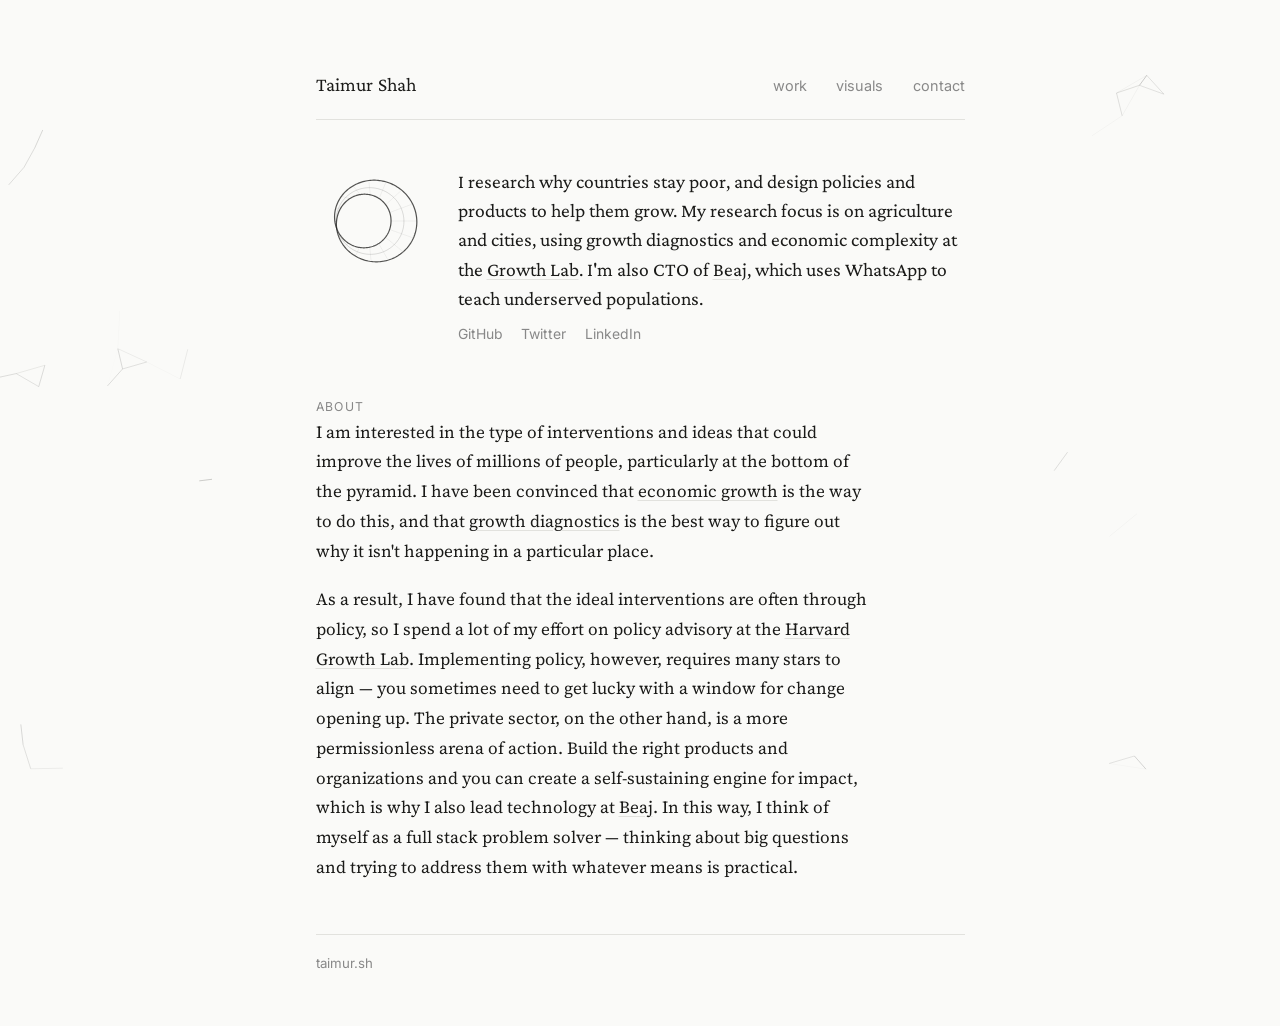
==== index.html @ 4d6e7320 "visuals" ====
<!DOCTYPE html>
<html lang="en">
<head>
  <meta charset="UTF-8">
  <meta name="viewport" content="width=device-width, initial-scale=1.0">
  <meta name="description" content="I research why countries stay poor, and design policies and products to help them grow.">
  <title>Taimur Shah</title>
  <link rel="preconnect" href="https://fonts.googleapis.com">
  <link rel="preconnect" href="https://fonts.gstatic.com" crossorigin>
  <link rel="stylesheet" href="https://fonts.googleapis.com/css2?family=Crimson+Pro:ital,wght@0,400;0,600;1,400&family=Source+Serif+4:ital,wght@0,300;0,400;1,400&family=Inter:wght@400;500&display=swap">
  <style>
    /* ── Variables ──────────────────────────────────────────── */
    :root {
      --bg:     #fafaf8;
      --fg:     #1a1a18;
      --muted:  #888;
      --border: #e2e2de;
      --serif:   'Source Serif 4', Georgia, serif;
      --display: 'Crimson Pro', Georgia, serif;
      --sans:    'Inter', system-ui, -apple-system, sans-serif;
      --mono:    'SF Mono', 'Fira Mono', 'Cascadia Mono', monospace;
    }
    @media (prefers-color-scheme: dark) {
      :root {
        --bg:     #111110;
        --fg:     #e4e4e0;
        --muted:  #666;
        --border: #252523;
      }
    }

    /* ── Reset ──────────────────────────────────────────────── */
    *, *::before, *::after { box-sizing: border-box; margin: 0; padding: 0; }

    /* ── Base ───────────────────────────────────────────────── */
    html { font-size: 17px; background: var(--bg); }
    body {
      color: var(--fg);
      font-family: var(--serif);
      line-height: 1.65;
      padding: 4rem 1.5rem 3rem;
      max-width: 700px;
      margin: 0 auto;
      position: relative;
    }
    a {
      color: inherit;
      text-decoration: underline;
      text-decoration-color: var(--border);
      text-underline-offset: 3px;
      transition: text-decoration-color 0.15s;
    }
    a:hover { text-decoration-color: var(--fg); }

    /* ── Header ─────────────────────────────────────────────── */
    header {
      display: flex;
      justify-content: space-between;
      align-items: baseline;
      padding-bottom: 1.1rem;
      border-bottom: 1px solid var(--border);
      margin-bottom: 2.75rem;
    }
    .site-name {
      font-family: var(--display);
      font-size: 1.15rem;
      font-weight: 400;
      letter-spacing: 0.01em;
    }
    nav {
      font-family: var(--sans);
      font-size: 0.85rem;
    }
    nav a {
      color: var(--muted);
      text-decoration: none;
      margin-left: 1.5rem;
    }
    nav a:hover { color: var(--fg); }

    /* ── Intro ──────────────────────────────────────────────── */
    .intro {
      display: flex;
      gap: 2rem;
      align-items: flex-start;
      margin-bottom: 3rem;
    }
    .intro-visual {
      flex-shrink: 0;
      width: 108px;
      height: 108px;
    }
    .intro-photo {
      width: 108px;
      height: 108px;
      object-fit: cover;
      display: block;
    }
    .mobius-canvas {
      width: 108px;
      height: 108px;
      display: block;
    }
    .tagline {
      font-family: var(--display);
      font-size: 1.15rem;
      line-height: 1.5;
      margin-bottom: 0.6rem;
    }
    .ext-links {
      font-family: var(--sans);
      font-size: 0.82rem;
      display: flex;
      flex-wrap: wrap;
      gap: 0 1.1rem;
    }
    .ext-links a {
      color: var(--muted);
      text-decoration: none;
    }
    .ext-links a:hover { color: var(--fg); }

    /* ── Section label ──────────────────────────────────────── */
    .label {
      font-family: var(--sans);
      font-size: 0.72rem;
      text-transform: uppercase;
      letter-spacing: 0.12em;
      color: var(--muted);
      margin-bottom: 0;
    }

    /* ── Projects ───────────────────────────────────────────── */
    section { margin-bottom: 3rem; }
    .project {
      padding: 1.1rem 0;
      border-top: 1px solid var(--border);
    }
    .project:last-child { border-bottom: 1px solid var(--border); }
    .project-header {
      display: flex;
      justify-content: space-between;
      align-items: baseline;
      gap: 1rem;
    }
    .project-title {
      font-family: var(--sans);
      font-size: 0.92rem;
      font-weight: 600;
    }
    .project-context {
      font-family: var(--sans);
      font-size: 0.76rem;
      color: var(--muted);
      white-space: nowrap;
    }
    .project-desc {
      font-size: 0.88rem;
      line-height: 1.6;
      margin-top: 0.35rem;
    }
    .project-links {
      display: flex;
      flex-wrap: wrap;
      gap: 0.35rem 0.75rem;
      margin-top: 0.5rem;
    }
    .project-links a {
      font-family: var(--sans);
      font-size: 0.75rem;
      color: var(--muted);
      text-decoration: none;
      border-bottom: 1px solid var(--border);
      padding-bottom: 1px;
    }
    .project-links a:hover { color: var(--fg); border-bottom-color: var(--fg); }

    /* ── Bio ────────────────────────────────────────────────── */
    .bio {
      max-width: 62ch;
    }
    .bio p {
      font-size: 1rem;
      line-height: 1.75;
      margin-bottom: 1.1rem;
    }
    .bio p:last-child { margin-bottom: 0; }

    /* ── Footer ─────────────────────────────────────────────── */
    footer {
      font-family: var(--sans);
      font-size: 0.78rem;
      color: var(--muted);
      padding-top: 1.1rem;
      border-top: 1px solid var(--border);
    }

    /* ── Responsive ─────────────────────────────────────────── */
    @media (max-width: 600px) {
      body { padding: 2.75rem 1.25rem 2.5rem; }
    }
    @media (max-width: 480px) {
      body { padding: 2rem 1rem 2rem; font-size: 16px; }
      header { flex-wrap: wrap; gap: 0.5rem; }
      .intro { flex-direction: column; gap: 1.25rem; }
      .intro-visual { width: 80px; height: 80px; align-self: center; }
      .intro-photo, .mobius-canvas { width: 80px; height: 80px; }
      .project-header { flex-direction: column; gap: 0.15rem; }
      .project-links { gap: 0.4rem 0.6rem; }
    }
  </style>
</head>
<body>

  <header>
    <span class="site-name">Taimur Shah</span>
    <nav>
      <a href="/resume.html">work</a>
      <a href="/visuals.html">visuals</a>
      <a href="#" onclick="this.href='mailto:'+['taimur38','gmail.com'].join('@')">contact</a>
    </nav>
  </header>

  <div class="intro">
    <div class="intro-visual">
      <!-- swap for <img class="intro-photo" src="photo.jpg" alt="Taimur Shah"> once photo is ready -->
      <canvas id="mobius" class="mobius-canvas"></canvas>
    </div>
    <div class="intro-body">
        <p class="tagline">I research why countries stay poor, and design policies and products to help them grow. My research focus is on agriculture and cities, using growth diagnostics and economic complexity at the <a href="https://growthlab.hks.harvard.edu/">Growth Lab</a>. I'm also CTO of <a href="https://www.beaj.org/">Beaj</a>, which uses WhatsApp to teach underserved populations.</p>
      <div class="ext-links">
        <a href="https://github.com/taimur38">GitHub</a>
        <a href="https://twitter.com/taimur38">Twitter</a>
        <a href="https://www.linkedin.com/in/taimur38">LinkedIn</a>
      </div>
    </div>
  </div>

  <section>
    <p class="label">About</p>
    <div class="bio">
      <p>I am interested in the type of interventions and ideas that could improve the lives of millions of people, particularly at the bottom of the pyramid. I have been convinced that <a href="https://lantpritchett.org/wp-content/uploads/2022/03/Basics-legatum-paper_SEJ_submission.pdf">economic growth</a> is the way to do this, and that <a href="https://drodrik.scholars.harvard.edu/sites/g/files/omnuum7106/files/dani-rodrik/files/growth-diagnostics.pdf">growth diagnostics</a> is the best way to figure out why it isn't happening in a particular place.</p>
      <p>As a result, I have found that the ideal interventions are often through policy, so I spend a lot of my effort on policy advisory at the <a href="https://growthlab.hks.harvard.edu/">Harvard Growth Lab</a>. Implementing policy, however, requires many stars to align — you sometimes need to get lucky with a window for change opening up. The private sector, on the other hand, is a more permissionless arena of action. Build the right products and organizations and you can create a self-sustaining engine for impact, which is why I also lead technology at <a href="https://www.beaj.org/">Beaj</a>. In this way, I think of myself as a full stack problem solver — thinking about big questions and trying to address them with whatever means is practical.</p>
    </div>
  </section>

  <!--
  <section>
    <p class="label">Current Projects</p>

    <div class="project">
      <div class="project-header">
        <span class="project-title">Growth Diagnostic of Morocco</span>
        <span class="project-context">Growth Lab</span>
      </div>
      <p class="project-desc">National growth diagnostic focused on climate and agriculture shocks, structural transformation, and the inclusion of women in the economy.</p>
    </div>

    <div class="project">
      <div class="project-header">
        <span class="project-title">Water and Growth in Hermosillo, Mexico</span>
        <span class="project-context">Growth Lab</span>
      </div>
      <p class="project-desc">Subnational growth diagnostic identifying water allocation as the binding constraint to city growth. Integrated spatial equilibrium into subnational growth diagnostics.</p>
      <div class="project-links">
        <a href="https://growthlab.hks.harvard.edu/publication/green-growth-opportunities-for-hermosillo-supplying-the-global-energy-transition/" target="_blank">Green Growth Opportunities for Hermosillo ↗</a>
        <a href="https://growthlab.hks.harvard.edu/publication/growth-through-diversification-in-hermosillo/" target="_blank">Growth Through Diversification ↗</a>
        <a href="https://growthlab.hks.harvard.edu/publication/una-estrategia-de-crecimiento-economico-para-hermosillo/" target="_blank">Estrategia de Crecimiento Económico ↗</a>
      </div>
    </div>

    <div class="project">
      <div class="project-header">
        <span class="project-title">Racial Inclusion in American Cities</span>
        <span class="project-context">Growth Lab</span>
      </div>
      <p class="project-desc">Economic complexity analysis of racial inclusion at the industry level. Built diagnostic tools and produced policy analysis for the Mayor's office in Cleveland.</p>
      <div class="project-links">
        <a href="https://growthlab.hks.harvard.edu/publication/teaching-case-spurring-inclusive-growth-in-cleveland-ohio/" target="_blank">Spurring Inclusive Growth in Cleveland ↗</a>
      </div>
    </div>

    <div class="project">
      <div class="project-header">
        <span class="project-title">UAE Carbon Capture and Green Growth</span>
        <span class="project-context">Growth Lab</span>
      </div>
      <p class="project-desc">Industrial policy strategy for Carbon Capture, Utilization and Storage to support the UAE's green growth initiatives.</p>
    </div>

    <div class="project">
      <div class="project-header">
        <span class="project-title">Regenerative Agriculture and Climate Trade</span>
        <span class="project-context">World Bank</span>
      </div>
      <p class="project-desc">Two engagements: regenerative agriculture policy in South Asia, and climate policy scenarios in a global trade model.</p>
    </div>

  </section>
  -->


  <footer>taimur.sh</footer>

  <canvas id="flock" style="position:fixed;top:0;left:0;width:100vw;height:100vh;pointer-events:none;"></canvas>

  <script>
    // ── Möbius strip ────────────────────────────────────────────
    (function () {
      var c = document.getElementById('mobius');
      var ctx = c.getContext('2d');
      var dpr = window.devicePixelRatio || 1;
      var S = 108;
      c.width = S * dpr;
      c.height = S * dpr;
      c.style.width = S + 'px';
      c.style.height = S + 'px';
      ctx.scale(dpr, dpr);

      var R = 1, W = 0.38;
      var t = 0;

      function pt(u, v) {
        var h = u / 2;
        var cv = Math.cos(h), sv = Math.sin(h);
        var cu = Math.cos(u), su = Math.sin(u);
        return [
          (R + W * v * cv) * cu,
          (R + W * v * cv) * su,
          W * v * sv
        ];
      }

      function proj(p) {
        var x = p[0], y = p[1], z = p[2];
        var ax = Math.sin(t * 0.7) * 0.6 + t * 0.12;
        var ay = t * 0.18;
        var ca = Math.cos(ax), sa = Math.sin(ax);
        var y1 = y * ca - z * sa;
        var z1 = y * sa + z * ca;
        var cb = Math.cos(ay), sb = Math.sin(ay);
        var x2 = x * cb + z1 * sb;
        return [S / 2 + x2 * 34, S / 2 + y1 * 34];
      }

      function stroke(v, steps) {
        ctx.beginPath();
        for (var i = 0; i <= steps; i++) {
          var u = (i / steps) * Math.PI * 2;
          var p = proj(pt(u, v));
          i === 0 ? ctx.moveTo(p[0], p[1]) : ctx.lineTo(p[0], p[1]);
        }
        ctx.stroke();
      }

      var fg = '';
      function readFg() {
        fg = getComputedStyle(document.documentElement).getPropertyValue('--fg').trim();
      }
      readFg();
      if (window.matchMedia) {
        window.matchMedia('(prefers-color-scheme: dark)').addEventListener('change', readFg);
      }

      function draw() {
        ctx.clearRect(0, 0, S, S);
        ctx.strokeStyle = fg;

        ctx.lineWidth = 1.2;
        ctx.globalAlpha = 0.75;
        stroke(1, 180);
        stroke(-1, 180);

        ctx.lineWidth = 0.7;
        ctx.globalAlpha = 0.2;
        stroke(0, 180);

        ctx.globalAlpha = 0.1;
        ctx.lineWidth = 0.5;
        for (var i = 0; i < 16; i++) {
          var u = (i / 16) * Math.PI * 2;
          ctx.beginPath();
          for (var j = 0; j <= 8; j++) {
            var v = -1 + (j / 8) * 2;
            var p = proj(pt(u, v));
            j === 0 ? ctx.moveTo(p[0], p[1]) : ctx.lineTo(p[0], p[1]);
          }
          ctx.stroke();
        }

        t += 0.006;
        requestAnimationFrame(draw);
      }
      draw();
    })();

    // ── Subtle flocking background ──────────────────────────────
    (function () {
      var c = document.getElementById('flock');
      var ctx = c.getContext('2d');
      var dpr = window.devicePixelRatio || 1;
      var W, H;

      function resize() {
        W = window.innerWidth;
        H = window.innerHeight;
        c.width = W * dpr;
        c.height = H * dpr;
        ctx.setTransform(dpr, 0, 0, dpr, 0, 0);
      }
      resize();
      window.addEventListener('resize', resize);

      var fg = '';
      function readFg() {
        fg = getComputedStyle(document.documentElement).getPropertyValue('--fg').trim();
      }
      readFg();
      if (window.matchMedia) {
        window.matchMedia('(prefers-color-scheme: dark)').addEventListener('change', readFg);
      }

      var N = 100;
      var CELL = 50;
      var boids = [];
      for (var i = 0; i < N; i++) {
        boids.push({
          x: Math.random() * W, y: Math.random() * H,
          vx: (Math.random() - 0.5) * 2, vy: (Math.random() - 0.5) * 2
        });
      }

      var gridCols, gridRows, grid;
      function buildGrid() {
        gridCols = Math.ceil(W / CELL) || 1;
        gridRows = Math.ceil(H / CELL) || 1;
        var total = gridCols * gridRows;
        if (!grid || grid.length !== total) {
          grid = [];
          for (var i = 0; i < total; i++) grid[i] = [];
        } else {
          for (var i = 0; i < total; i++) grid[i].length = 0;
        }
        for (var i = 0; i < N; i++) {
          var b = boids[i];
          var col = Math.min(Math.floor(b.x / CELL), gridCols - 1);
          var row = Math.min(Math.floor(b.y / CELL), gridRows - 1);
          if (col < 0) col = 0;
          if (row < 0) row = 0;
          grid[row * gridCols + col].push(i);
        }
      }

      function wrapD(d, size) {
        if (d > size * 0.5) return d - size;
        if (d < -size * 0.5) return d + size;
        return d;
      }

      function step() {
        buildGrid();
        for (var i = 0; i < N; i++) {
          var b = boids[i];
          var sepX = 0, sepY = 0, sepN = 0;
          var aliX = 0, aliY = 0, aliN = 0;
          var cohX = 0, cohY = 0, cohN = 0;
          var col = Math.min(Math.max(Math.floor(b.x / CELL), 0), gridCols - 1);
          var row = Math.min(Math.max(Math.floor(b.y / CELL), 0), gridRows - 1);
          for (var dr = -1; dr <= 1; dr++) {
            for (var dc = -1; dc <= 1; dc++) {
              var r = (row + dr + gridRows) % gridRows;
              var cc = (col + dc + gridCols) % gridCols;
              var cell = grid[r * gridCols + cc];
              for (var k = 0; k < cell.length; k++) {
                var j = cell[k];
                if (j === i) continue;
                var o = boids[j];
                var dx = wrapD(o.x - b.x, W), dy = wrapD(o.y - b.y, H);
                var dist = Math.sqrt(dx * dx + dy * dy);
                if (dist < 1) continue;
                if (dist < 25) { sepX -= dx / dist; sepY -= dy / dist; sepN++; }
                if (dist < 50) { aliX += o.vx; aliY += o.vy; aliN++; cohX += dx; cohY += dy; cohN++; }
              }
            }
          }
          var ax = 0, ay = 0;
          if (sepN) { ax += (sepX / sepN) * 1.5; ay += (sepY / sepN) * 1.5; }
          if (aliN) { ax += (aliX / aliN - b.vx) * 0.1; ay += (aliY / aliN - b.vy) * 0.1; }
          if (cohN) { ax += (cohX / cohN) * 0.01; ay += (cohY / cohN) * 0.01; }
          ax += (Math.random() - 0.5) * 0.1;
          ay += (Math.random() - 0.5) * 0.1;
          var fm = Math.sqrt(ax * ax + ay * ay);
          if (fm > 0.12) { ax = ax / fm * 0.12; ay = ay / fm * 0.12; }
          b.vx += ax; b.vy += ay;
          var spd = Math.sqrt(b.vx * b.vx + b.vy * b.vy);
          if (spd > 2.5) { b.vx = b.vx / spd * 2.5; b.vy = b.vy / spd * 2.5; }
          else if (spd < 0.8 && spd > 0.01) { b.vx = b.vx / spd * 0.8; b.vy = b.vy / spd * 0.8; }
          b.x += b.vx; b.y += b.vy;
          if (b.x < 0) b.x += W; else if (b.x >= W) b.x -= W;
          if (b.y < 0) b.y += H; else if (b.y >= H) b.y -= H;
        }
      }

      function draw() {
        ctx.clearRect(0, 0, W, H);
        step();

        // clip to margins only (outside the 700px content column)
        var contentW = 700;
        var marginL = (W - contentW) / 2;
        var marginR = marginL + contentW;
        ctx.save();
        ctx.beginPath();
        ctx.rect(0, 0, marginL, H);
        ctx.rect(marginR, 0, W - marginR, H);
        ctx.clip();

        ctx.strokeStyle = fg;
        ctx.lineWidth = 0.5;

        // connection lines only
        for (var i = 0; i < N; i++) {
          var b = boids[i];
          var col = Math.min(Math.max(Math.floor(b.x / CELL), 0), gridCols - 1);
          var row = Math.min(Math.max(Math.floor(b.y / CELL), 0), gridRows - 1);
          for (var dr = -1; dr <= 1; dr++) {
            for (var dc = -1; dc <= 1; dc++) {
              var r2 = (row + dr + gridRows) % gridRows;
              var c2 = (col + dc + gridCols) % gridCols;
              var cell = grid[r2 * gridCols + c2];
              for (var k = 0; k < cell.length; k++) {
                var j = cell[k];
                if (j <= i) continue;
                var o = boids[j];
                var dx = wrapD(o.x - b.x, W), dy = wrapD(o.y - b.y, H);
                var dist = Math.sqrt(dx * dx + dy * dy);
                if (dist < 40) {
                  ctx.globalAlpha = (1 - dist / 40) * 0.6;
                  ctx.beginPath();
                  ctx.moveTo(b.x, b.y);
                  ctx.lineTo(b.x + dx, b.y + dy);
                  ctx.stroke();
                }
              }
            }
          }
        }
        ctx.globalAlpha = 1;
        ctx.restore();
        requestAnimationFrame(draw);
      }
      draw();
    })();
  </script>
</body>
</html>
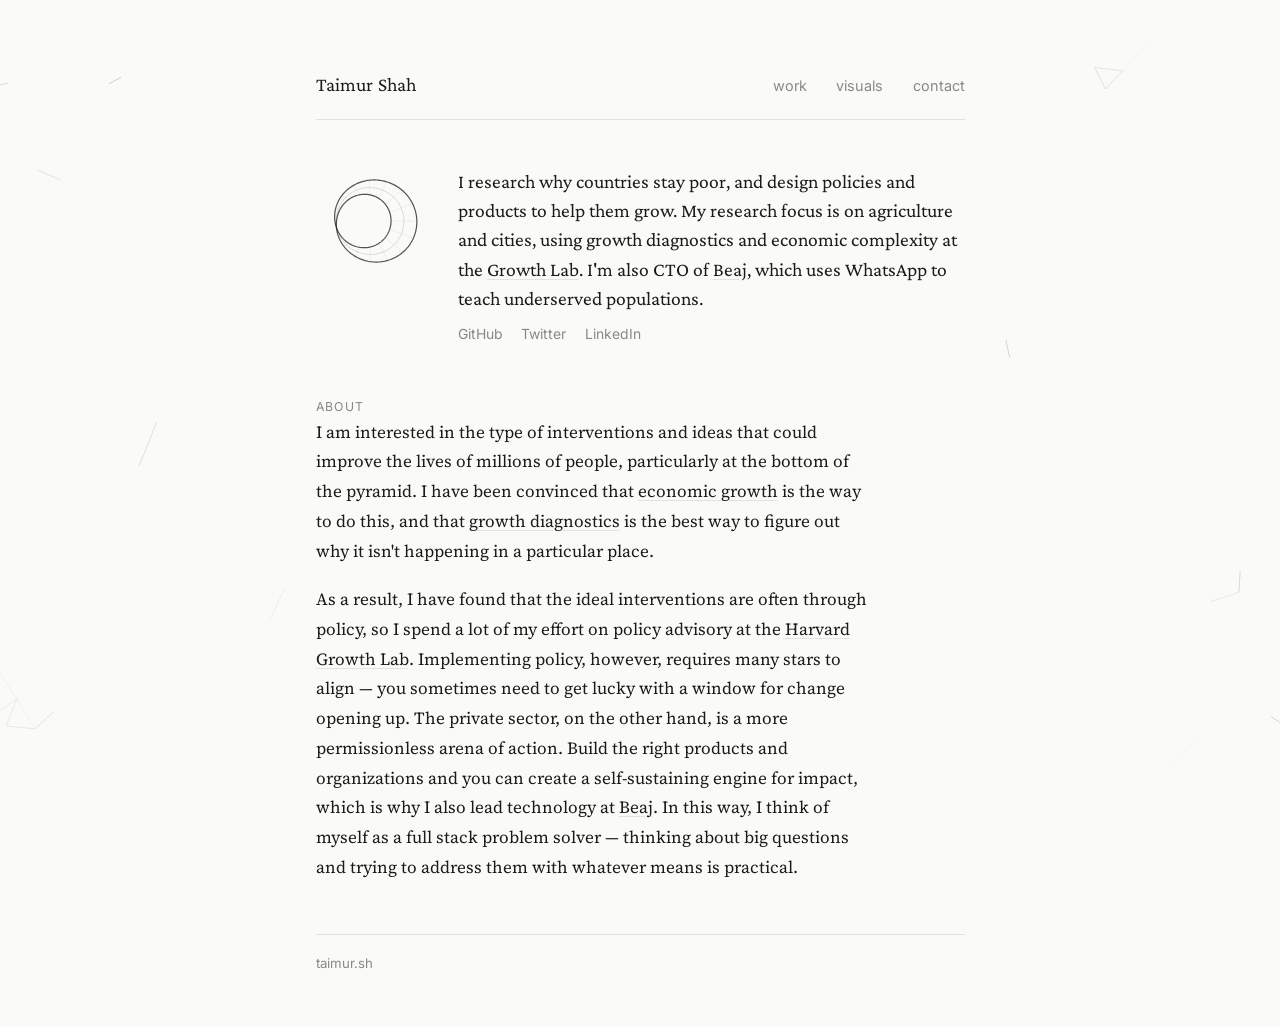
==== commit 4e8045ed: "get rid of .html" ====
--- a/index.html
+++ b/index.html
@@ -215,8 +215,8 @@
   <header>
     <span class="site-name">Taimur Shah</span>
     <nav>
-      <a href="/resume.html">work</a>
-      <a href="/visuals.html">visuals</a>
+      <a href="/resume">work</a>
+      <a href="/visuals">visuals</a>
       <a href="#" onclick="this.href='mailto:'+['taimur38','gmail.com'].join('@')">contact</a>
     </nav>
   </header>
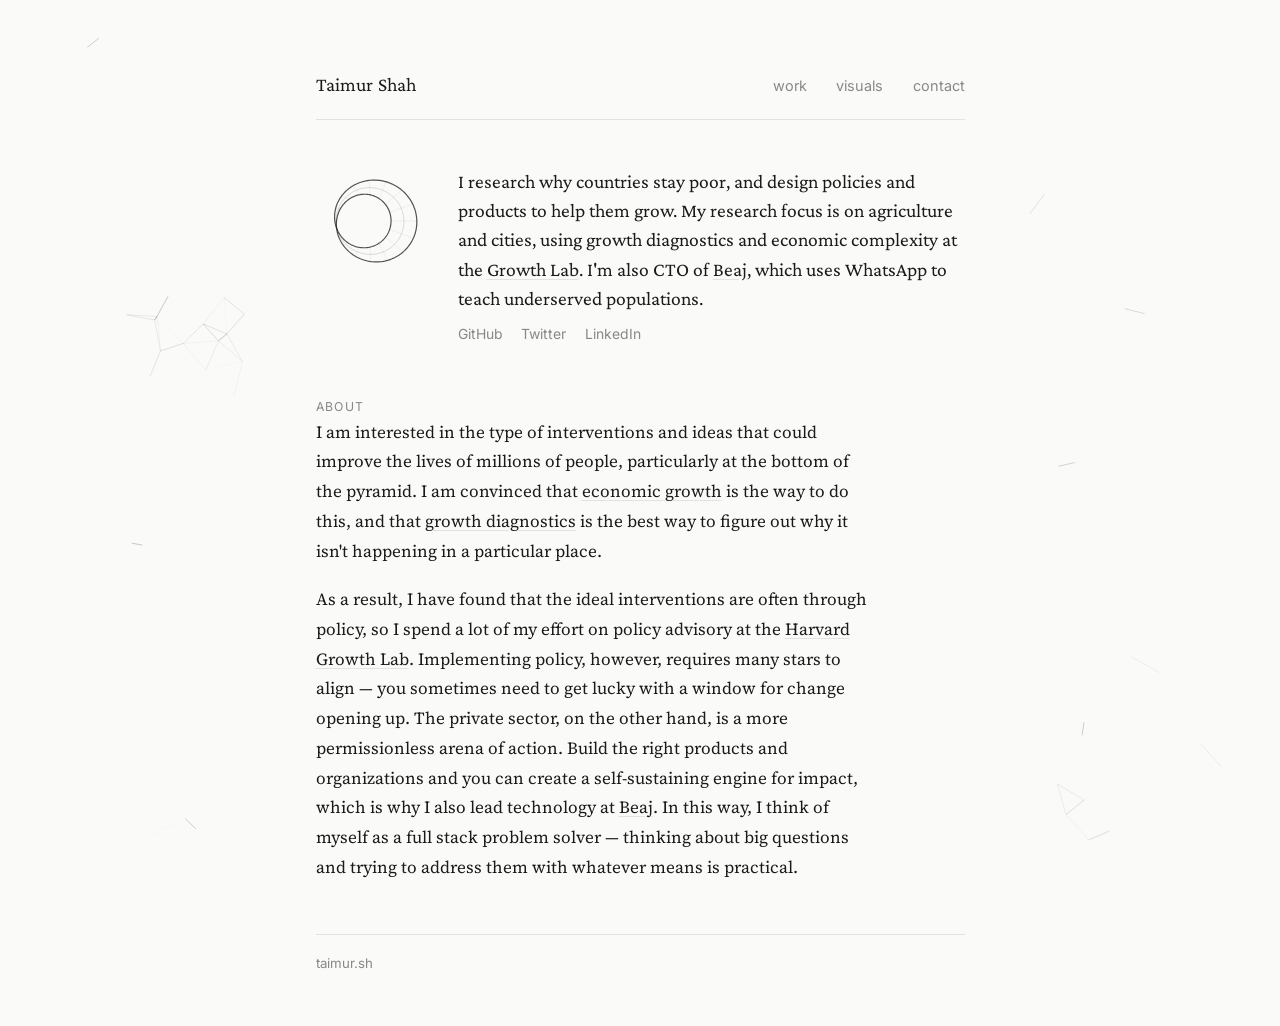
==== commit 0dd71862: "language" ====
--- a/index.html
+++ b/index.html
@@ -213,7 +213,7 @@
 <body>
 
   <header>
-    <span class="site-name">Taimur Shah</span>
+    <a href="/" class="site-name" style="text-decoration:none">Taimur Shah</a>
     <nav>
       <a href="/resume">work</a>
       <a href="/visuals">visuals</a>
@@ -239,7 +239,7 @@
   <section>
     <p class="label">About</p>
     <div class="bio">
-      <p>I am interested in the type of interventions and ideas that could improve the lives of millions of people, particularly at the bottom of the pyramid. I have been convinced that <a href="https://lantpritchett.org/wp-content/uploads/2022/03/Basics-legatum-paper_SEJ_submission.pdf">economic growth</a> is the way to do this, and that <a href="https://drodrik.scholars.harvard.edu/sites/g/files/omnuum7106/files/dani-rodrik/files/growth-diagnostics.pdf">growth diagnostics</a> is the best way to figure out why it isn't happening in a particular place.</p>
+      <p>I am interested in the type of interventions and ideas that could improve the lives of millions of people, particularly at the bottom of the pyramid. I am convinced that <a href="https://lantpritchett.org/wp-content/uploads/2022/03/Basics-legatum-paper_SEJ_submission.pdf">economic growth</a> is the way to do this, and that <a href="https://drodrik.scholars.harvard.edu/sites/g/files/omnuum7106/files/dani-rodrik/files/growth-diagnostics.pdf">growth diagnostics</a> is the best way to figure out why it isn't happening in a particular place.</p>
       <p>As a result, I have found that the ideal interventions are often through policy, so I spend a lot of my effort on policy advisory at the <a href="https://growthlab.hks.harvard.edu/">Harvard Growth Lab</a>. Implementing policy, however, requires many stars to align — you sometimes need to get lucky with a window for change opening up. The private sector, on the other hand, is a more permissionless arena of action. Build the right products and organizations and you can create a self-sustaining engine for impact, which is why I also lead technology at <a href="https://www.beaj.org/">Beaj</a>. In this way, I think of myself as a full stack problem solver — thinking about big questions and trying to address them with whatever means is practical.</p>
     </div>
   </section>
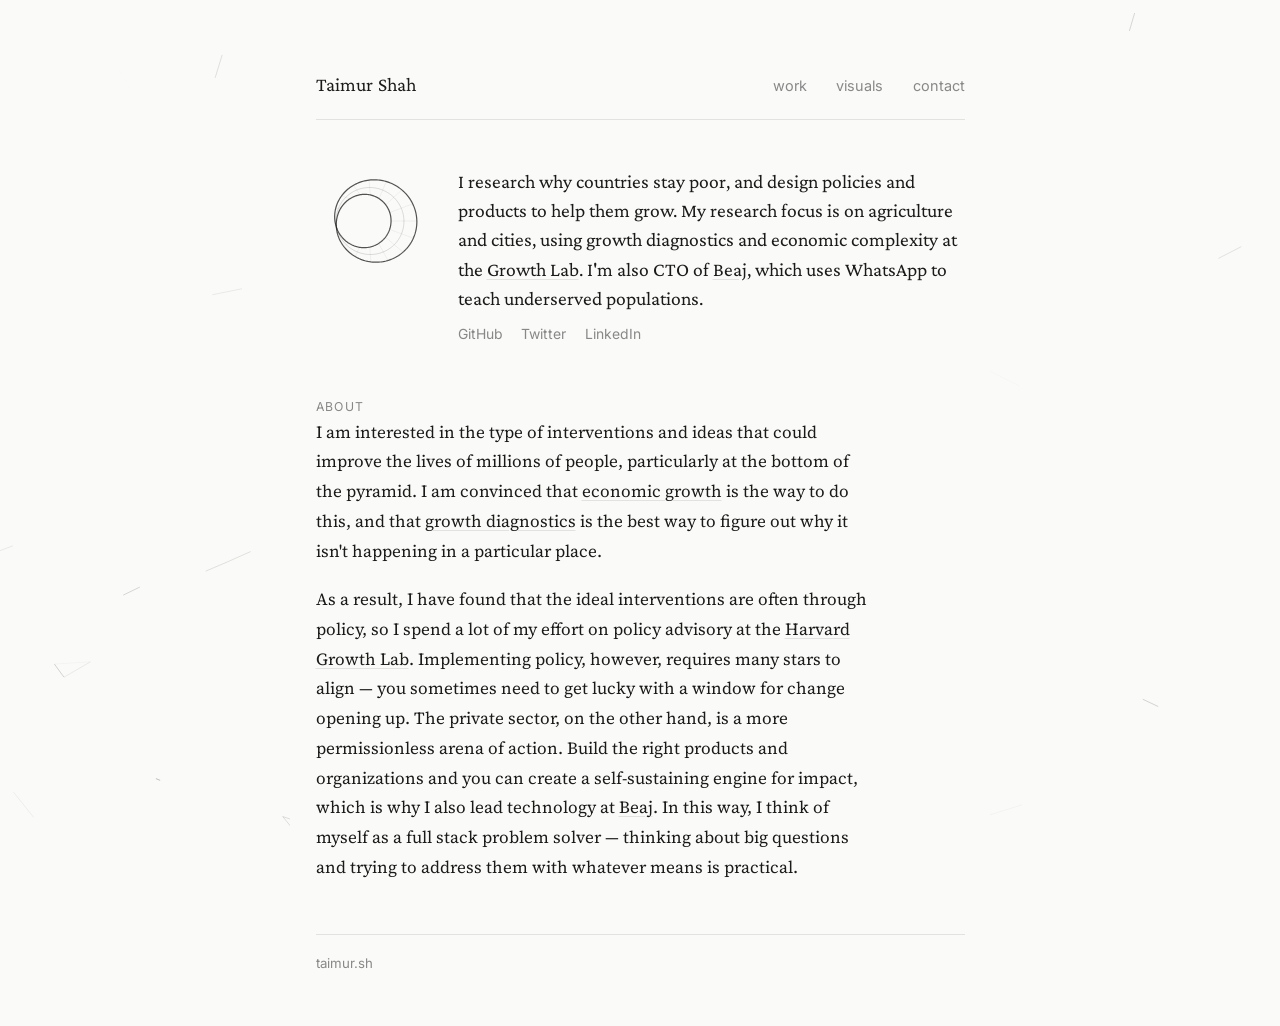
==== commit bf3dc4d3: "Refactor: extract shared style.css and shared.js, remove ~240 lines of duplication - style.css: vari" ====
--- a/index.html
+++ b/index.html
@@ -8,75 +8,9 @@
   <link rel="preconnect" href="https://fonts.googleapis.com">
   <link rel="preconnect" href="https://fonts.gstatic.com" crossorigin>
   <link rel="stylesheet" href="https://fonts.googleapis.com/css2?family=Crimson+Pro:ital,wght@0,400;0,600;1,400&family=Source+Serif+4:ital,wght@0,300;0,400;1,400&family=Inter:wght@400;500&display=swap">
+  <link rel="stylesheet" href="/style.css">
   <style>
-    /* ── Variables ──────────────────────────────────────────── */
-    :root {
-      --bg:     #fafaf8;
-      --fg:     #1a1a18;
-      --muted:  #888;
-      --border: #e2e2de;
-      --serif:   'Source Serif 4', Georgia, serif;
-      --display: 'Crimson Pro', Georgia, serif;
-      --sans:    'Inter', system-ui, -apple-system, sans-serif;
-      --mono:    'SF Mono', 'Fira Mono', 'Cascadia Mono', monospace;
-    }
-    @media (prefers-color-scheme: dark) {
-      :root {
-        --bg:     #111110;
-        --fg:     #e4e4e0;
-        --muted:  #666;
-        --border: #252523;
-      }
-    }
-
-    /* ── Reset ──────────────────────────────────────────────── */
-    *, *::before, *::after { box-sizing: border-box; margin: 0; padding: 0; }
-
-    /* ── Base ───────────────────────────────────────────────── */
-    html { font-size: 17px; background: var(--bg); }
-    body {
-      color: var(--fg);
-      font-family: var(--serif);
-      line-height: 1.65;
-      padding: 4rem 1.5rem 3rem;
-      max-width: 700px;
-      margin: 0 auto;
-      position: relative;
-    }
-    a {
-      color: inherit;
-      text-decoration: underline;
-      text-decoration-color: var(--border);
-      text-underline-offset: 3px;
-      transition: text-decoration-color 0.15s;
-    }
-    a:hover { text-decoration-color: var(--fg); }
-
-    /* ── Header ─────────────────────────────────────────────── */
-    header {
-      display: flex;
-      justify-content: space-between;
-      align-items: baseline;
-      padding-bottom: 1.1rem;
-      border-bottom: 1px solid var(--border);
-      margin-bottom: 2.75rem;
-    }
-    .site-name {
-      font-family: var(--display);
-      font-size: 1.15rem;
-      font-weight: 400;
-      letter-spacing: 0.01em;
-    }
-    nav {
-      font-family: var(--sans);
-      font-size: 0.85rem;
-    }
-    nav a {
-      color: var(--muted);
-      text-decoration: none;
-      margin-left: 1.5rem;
-    }
-    nav a:hover { color: var(--fg); }
+    body { position: relative; }
 
     /* ── Intro ──────────────────────────────────────────────── */
     .intro {
@@ -119,16 +53,6 @@
       text-decoration: none;
     }
     .ext-links a:hover { color: var(--fg); }
-
-    /* ── Section label ──────────────────────────────────────── */
-    .label {
-      font-family: var(--sans);
-      font-size: 0.72rem;
-      text-transform: uppercase;
-      letter-spacing: 0.12em;
-      color: var(--muted);
-      margin-bottom: 0;
-    }
 
     /* ── Projects ───────────────────────────────────────────── */
     section { margin-bottom: 3rem; }
@@ -176,9 +100,7 @@
     .project-links a:hover { color: var(--fg); border-bottom-color: var(--fg); }
 
     /* ── Bio ────────────────────────────────────────────────── */
-    .bio {
-      max-width: 62ch;
-    }
+    .bio { max-width: 62ch; }
     .bio p {
       font-size: 1rem;
       line-height: 1.75;
@@ -186,22 +108,8 @@
     }
     .bio p:last-child { margin-bottom: 0; }
 
-    /* ── Footer ─────────────────────────────────────────────── */
-    footer {
-      font-family: var(--sans);
-      font-size: 0.78rem;
-      color: var(--muted);
-      padding-top: 1.1rem;
-      border-top: 1px solid var(--border);
-    }
-
-    /* ── Responsive ─────────────────────────────────────────── */
-    @media (max-width: 600px) {
-      body { padding: 2.75rem 1.25rem 2.5rem; }
-    }
+    /* ── Responsive (page-specific) ─────────────────────────── */
     @media (max-width: 480px) {
-      body { padding: 2rem 1rem 2rem; font-size: 16px; }
-      header { flex-wrap: wrap; gap: 0.5rem; }
       .intro { flex-direction: column; gap: 1.25rem; }
       .intro-visual { width: 80px; height: 80px; align-self: center; }
       .intro-photo, .mobius-canvas { width: 80px; height: 80px; }
@@ -304,12 +212,13 @@
 
   <canvas id="flock" style="position:fixed;top:0;left:0;width:100vw;height:100vh;pointer-events:none;"></canvas>
 
+  <script src="/shared.js"></script>
   <script>
     // ── Möbius strip ────────────────────────────────────────────
     (function () {
       var c = document.getElementById('mobius');
       var ctx = c.getContext('2d');
-      var dpr = window.devicePixelRatio || 1;
+      var dpr = site.dpr;
       var S = 108;
       c.width = S * dpr;
       c.height = S * dpr;
@@ -332,15 +241,10 @@
       }
 
       function proj(p) {
-        var x = p[0], y = p[1], z = p[2];
         var ax = Math.sin(t * 0.7) * 0.6 + t * 0.12;
         var ay = t * 0.18;
-        var ca = Math.cos(ax), sa = Math.sin(ax);
-        var y1 = y * ca - z * sa;
-        var z1 = y * sa + z * ca;
-        var cb = Math.cos(ay), sb = Math.sin(ay);
-        var x2 = x * cb + z1 * sb;
-        return [S / 2 + x2 * 34, S / 2 + y1 * 34];
+        var r = site.rotateXY(p[0], p[1], p[2], ax, ay);
+        return [S / 2 + r[0] * 34, S / 2 + r[1] * 34];
       }
 
       function stroke(v, steps) {
@@ -353,18 +257,9 @@
         ctx.stroke();
       }
 
-      var fg = '';
-      function readFg() {
-        fg = getComputedStyle(document.documentElement).getPropertyValue('--fg').trim();
-      }
-      readFg();
-      if (window.matchMedia) {
-        window.matchMedia('(prefers-color-scheme: dark)').addEventListener('change', readFg);
-      }
-
       function draw() {
         ctx.clearRect(0, 0, S, S);
-        ctx.strokeStyle = fg;
+        ctx.strokeStyle = site.colors.fg;
 
         ctx.lineWidth = 1.2;
         ctx.globalAlpha = 0.75;
@@ -398,7 +293,7 @@
     (function () {
       var c = document.getElementById('flock');
       var ctx = c.getContext('2d');
-      var dpr = window.devicePixelRatio || 1;
+      var dpr = site.dpr;
       var W, H;
 
       function resize() {
@@ -410,15 +305,6 @@
       }
       resize();
       window.addEventListener('resize', resize);
-
-      var fg = '';
-      function readFg() {
-        fg = getComputedStyle(document.documentElement).getPropertyValue('--fg').trim();
-      }
-      readFg();
-      if (window.matchMedia) {
-        window.matchMedia('(prefers-color-scheme: dark)').addEventListener('change', readFg);
-      }
 
       var N = 100;
       var CELL = 50;
@@ -505,7 +391,6 @@
         ctx.clearRect(0, 0, W, H);
         step();
 
-        // clip to margins only (outside the 700px content column)
         var contentW = 700;
         var marginL = (W - contentW) / 2;
         var marginR = marginL + contentW;
@@ -515,10 +400,9 @@
         ctx.rect(marginR, 0, W - marginR, H);
         ctx.clip();
 
-        ctx.strokeStyle = fg;
+        ctx.strokeStyle = site.colors.fg;
         ctx.lineWidth = 0.5;
 
-        // connection lines only
         for (var i = 0; i < N; i++) {
           var b = boids[i];
           var col = Math.min(Math.max(Math.floor(b.x / CELL), 0), gridCols - 1);
--- a/style.css
+++ b/style.css
@@ -0,0 +1,105 @@
+/* ── style.css — shared styles for taimur.sh ──────────────── */
+
+/* ── Variables ──────────────────────────────────────────── */
+:root {
+  --bg:     #fafaf8;
+  --fg:     #1a1a18;
+  --muted:  #888;
+  --border: #e2e2de;
+  --accent: #4a6fa5;
+  --serif:   'Source Serif 4', Georgia, serif;
+  --display: 'Crimson Pro', Georgia, serif;
+  --sans:    'Inter', system-ui, -apple-system, sans-serif;
+  --mono:    'SF Mono', 'Fira Mono', 'Cascadia Mono', monospace;
+}
+@media (prefers-color-scheme: dark) {
+  :root {
+    --bg:     #111110;
+    --fg:     #e4e4e0;
+    --muted:  #666;
+    --border: #252523;
+    --accent: #7ea8d4;
+  }
+}
+
+/* ── Reset ──────────────────────────────────────────────── */
+*, *::before, *::after { box-sizing: border-box; margin: 0; padding: 0; }
+
+/* ── Base ───────────────────────────────────────────────── */
+html { font-size: 17px; background: var(--bg); }
+body {
+  background: var(--bg);
+  color: var(--fg);
+  font-family: var(--serif);
+  line-height: 1.65;
+  padding: 4rem 1.5rem 3rem;
+  max-width: 700px;
+  margin: 0 auto;
+}
+a {
+  color: inherit;
+  text-decoration: underline;
+  text-decoration-color: var(--border);
+  text-underline-offset: 3px;
+  transition: text-decoration-color 0.15s;
+}
+a:hover { text-decoration-color: var(--fg); }
+
+/* ── Header ─────────────────────────────────────────────── */
+header {
+  display: flex;
+  justify-content: space-between;
+  align-items: baseline;
+  padding-bottom: 1.1rem;
+  border-bottom: 1px solid var(--border);
+  margin-bottom: 2.75rem;
+}
+.site-name {
+  font-family: var(--display);
+  font-size: 1.15rem;
+  font-weight: 400;
+  letter-spacing: 0.01em;
+}
+nav {
+  font-family: var(--sans);
+  font-size: 0.85rem;
+}
+nav a {
+  color: var(--muted);
+  text-decoration: none;
+  margin-left: 1.5rem;
+}
+nav a:hover { color: var(--fg); }
+
+/* ── Section label ──────────────────────────────────────── */
+.label {
+  font-family: var(--sans);
+  font-size: 0.72rem;
+  text-transform: uppercase;
+  letter-spacing: 0.12em;
+  color: var(--muted);
+  margin-bottom: 0;
+}
+
+/* ── Footer ─────────────────────────────────────────────── */
+footer {
+  font-family: var(--sans);
+  font-size: 0.78rem;
+  color: var(--muted);
+  padding-top: 1.1rem;
+  border-top: 1px solid var(--border);
+}
+footer a {
+  color: var(--muted);
+  text-decoration: none;
+}
+footer a:hover { color: var(--fg); }
+
+/* ── Responsive base ────────────────────────────────────── */
+@media (max-width: 600px) {
+  body { padding: 2.75rem 1.25rem 2.5rem; }
+}
+@media (max-width: 480px) {
+  body { padding: 2rem 1rem 2rem; font-size: 16px; }
+  header { flex-wrap: wrap; gap: 0.5rem; }
+}
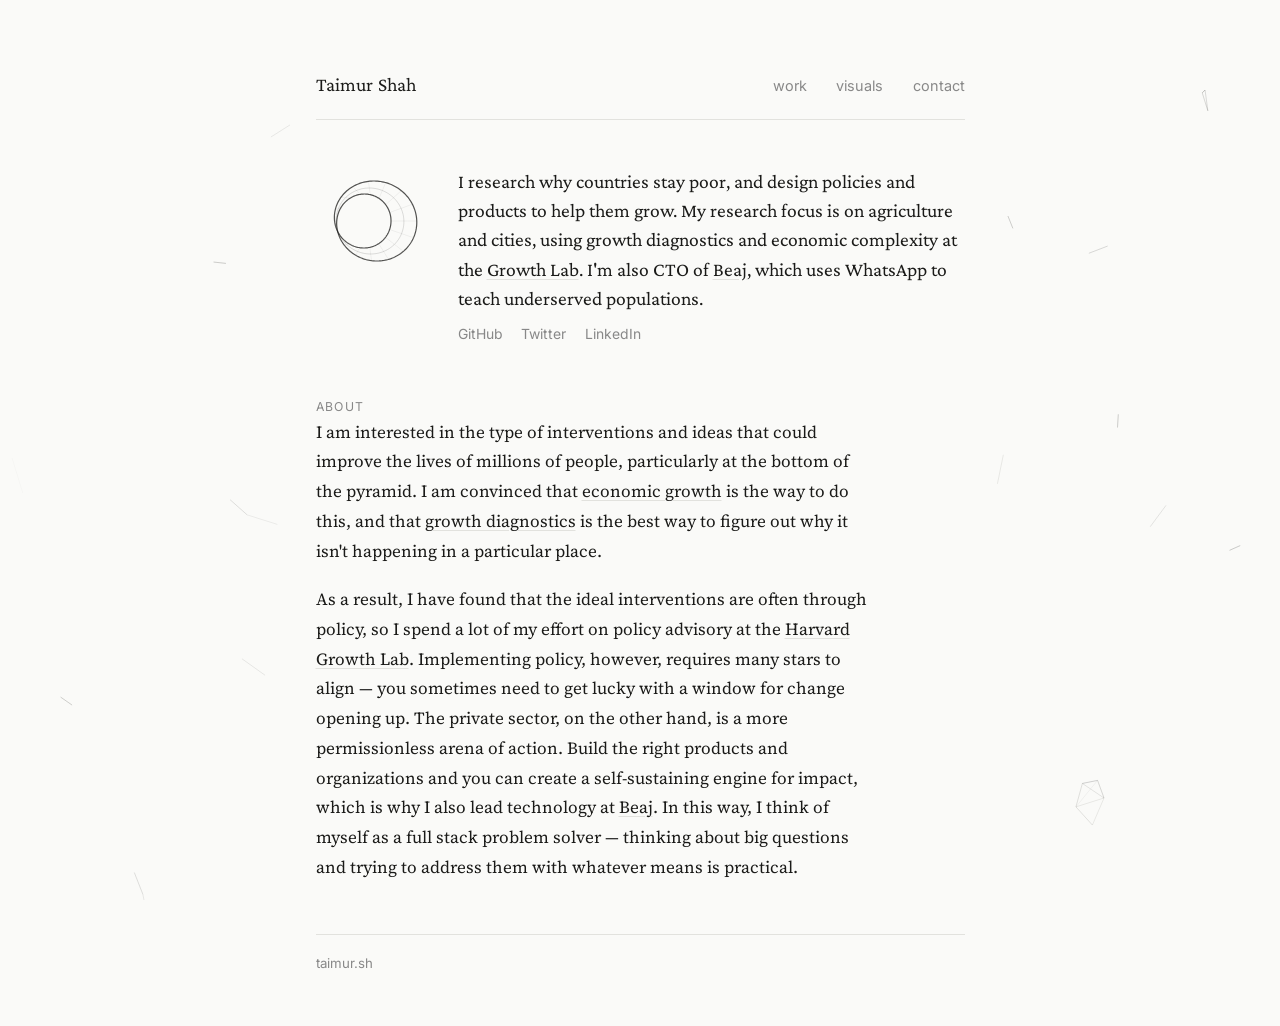
==== commit 0f4c116e: "updates" ====
--- a/index.html
+++ b/index.html
@@ -125,7 +125,7 @@
     <nav>
       <a href="/resume">work</a>
       <a href="/visuals">visuals</a>
-      <a href="#" onclick="this.href='mailto:'+['taimur38','gmail.com'].join('@')">contact</a>
+      <a href="#" onclick="this.href='mailto:'+['taimur_shah','hks.harvard.edu'].join('@')">contact</a>
     </nav>
   </header>
 
--- a/style.css
+++ b/style.css
@@ -43,6 +43,7 @@
   text-underline-offset: 3px;
   transition: text-decoration-color 0.15s;
 }
+a:visited { color: inherit; }
 a:hover { text-decoration-color: var(--fg); }
 
 /* ── Header ─────────────────────────────────────────────── */
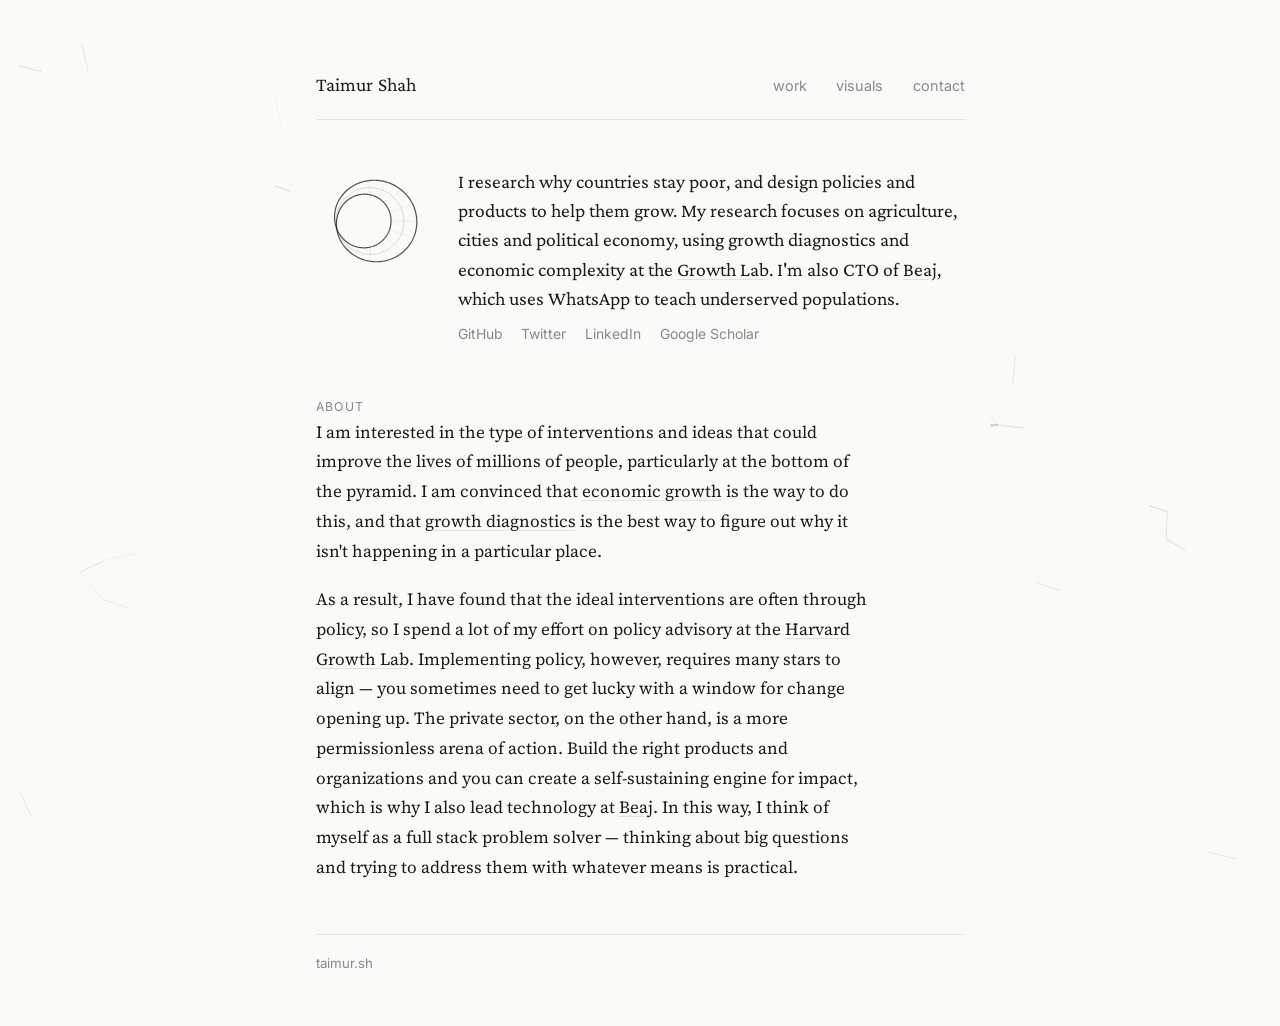
==== commit a7c895ab: "Add /work: a project-indexed view of the career Takes the project rather than the employer as the un" ====
--- a/index.html
+++ b/index.html
@@ -5,6 +5,28 @@
   <meta name="viewport" content="width=device-width, initial-scale=1.0">
   <meta name="description" content="I research why countries stay poor, and design policies and products to help them grow.">
   <title>Taimur Shah</title>
+  <link rel="canonical" href="https://taimur.sh/">
+  <script type="application/ld+json">
+  {
+    "@context": "https://schema.org",
+    "@type": "Person",
+    "name": "Taimur Shah",
+    "url": "https://taimur.sh/",
+    "jobTitle": "Researcher",
+    "description": "I research why countries stay poor, and design policies and products to help them grow.",
+    "knowsAbout": ["Economic growth", "Growth diagnostics", "Economic complexity", "Agriculture", "Urban economics", "Political economy"],
+    "affiliation": [
+      { "@type": "Organization", "name": "Harvard Growth Lab", "url": "https://growthlab.hks.harvard.edu/" },
+      { "@type": "Organization", "name": "Beaj", "url": "https://www.beaj.org/" }
+    ],
+    "sameAs": [
+      "https://github.com/taimur38",
+      "https://twitter.com/taimur38",
+      "https://www.linkedin.com/in/taimur38",
+      "https://scholar.google.com/citations?user=x_YnjrUAAAAJ"
+    ]
+  }
+  </script>
   <link rel="preconnect" href="https://fonts.googleapis.com">
   <link rel="preconnect" href="https://fonts.gstatic.com" crossorigin>
   <link rel="stylesheet" href="https://fonts.googleapis.com/css2?family=Crimson+Pro:ital,wght@0,400;0,600;1,400&family=Source+Serif+4:ital,wght@0,300;0,400;1,400&family=Inter:wght@400;500&display=swap">
@@ -123,7 +145,7 @@
   <header>
     <a href="/" class="site-name" style="text-decoration:none">Taimur Shah</a>
     <nav>
-      <a href="/resume">work</a>
+      <a href="/work">work</a>
       <a href="/visuals">visuals</a>
       <a href="#" onclick="this.href='mailto:'+['taimur_shah','hks.harvard.edu'].join('@')">contact</a>
     </nav>
@@ -135,11 +157,12 @@
       <canvas id="mobius" class="mobius-canvas"></canvas>
     </div>
     <div class="intro-body">
-        <p class="tagline">I research why countries stay poor, and design policies and products to help them grow. My research focus is on agriculture and cities, using growth diagnostics and economic complexity at the <a href="https://growthlab.hks.harvard.edu/">Growth Lab</a>. I'm also CTO of <a href="https://www.beaj.org/">Beaj</a>, which uses WhatsApp to teach underserved populations.</p>
+        <p class="tagline">I research why countries stay poor, and design policies and products to help them grow. My research focuses on agriculture, cities and political economy, using growth diagnostics and economic complexity at the <a href="https://growthlab.hks.harvard.edu/">Growth Lab</a>. I'm also CTO of <a href="https://www.beaj.org/">Beaj</a>, which uses WhatsApp to teach underserved populations.</p>
       <div class="ext-links">
         <a href="https://github.com/taimur38">GitHub</a>
         <a href="https://twitter.com/taimur38">Twitter</a>
         <a href="https://www.linkedin.com/in/taimur38">LinkedIn</a>
+        <a href="https://scholar.google.com/citations?user=x_YnjrUAAAAJ">Google Scholar</a>
       </div>
     </div>
   </div>
--- a/style.css
+++ b/style.css
@@ -70,6 +70,7 @@
   text-decoration: none;
   margin-left: 1.5rem;
 }
+nav a:visited { color: var(--muted); }
 nav a:hover { color: var(--fg); }
 
 /* ── Section label ──────────────────────────────────────── */
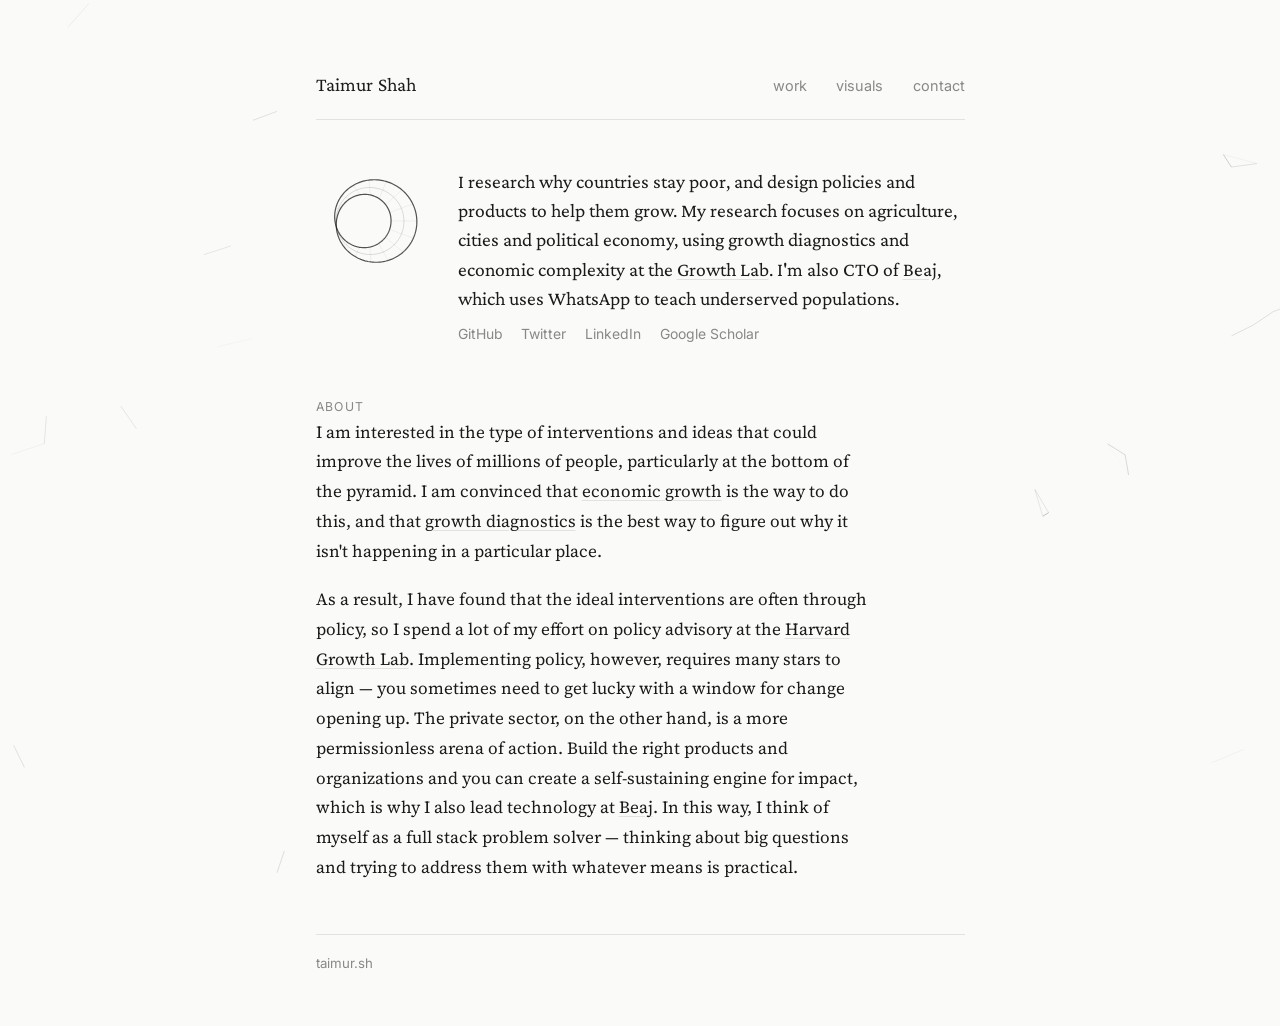
==== commit 73068f49: "Add impact post, update resume PDF and homepage tagline Content that had been living only on the ser" ====
--- a/index.html
+++ b/index.html
@@ -5,28 +5,6 @@
   <meta name="viewport" content="width=device-width, initial-scale=1.0">
   <meta name="description" content="I research why countries stay poor, and design policies and products to help them grow.">
   <title>Taimur Shah</title>
-  <link rel="canonical" href="https://taimur.sh/">
-  <script type="application/ld+json">
-  {
-    "@context": "https://schema.org",
-    "@type": "Person",
-    "name": "Taimur Shah",
-    "url": "https://taimur.sh/",
-    "jobTitle": "Researcher",
-    "description": "I research why countries stay poor, and design policies and products to help them grow.",
-    "knowsAbout": ["Economic growth", "Growth diagnostics", "Economic complexity", "Agriculture", "Urban economics", "Political economy"],
-    "affiliation": [
-      { "@type": "Organization", "name": "Harvard Growth Lab", "url": "https://growthlab.hks.harvard.edu/" },
-      { "@type": "Organization", "name": "Beaj", "url": "https://www.beaj.org/" }
-    ],
-    "sameAs": [
-      "https://github.com/taimur38",
-      "https://twitter.com/taimur38",
-      "https://www.linkedin.com/in/taimur38",
-      "https://scholar.google.com/citations?user=x_YnjrUAAAAJ"
-    ]
-  }
-  </script>
   <link rel="preconnect" href="https://fonts.googleapis.com">
   <link rel="preconnect" href="https://fonts.gstatic.com" crossorigin>
   <link rel="stylesheet" href="https://fonts.googleapis.com/css2?family=Crimson+Pro:ital,wght@0,400;0,600;1,400&family=Source+Serif+4:ital,wght@0,300;0,400;1,400&family=Inter:wght@400;500&display=swap">
@@ -145,7 +123,7 @@
   <header>
     <a href="/" class="site-name" style="text-decoration:none">Taimur Shah</a>
     <nav>
-      <a href="/work">work</a>
+      <a href="/resume">work</a>
       <a href="/visuals">visuals</a>
       <a href="#" onclick="this.href='mailto:'+['taimur_shah','hks.harvard.edu'].join('@')">contact</a>
     </nav>
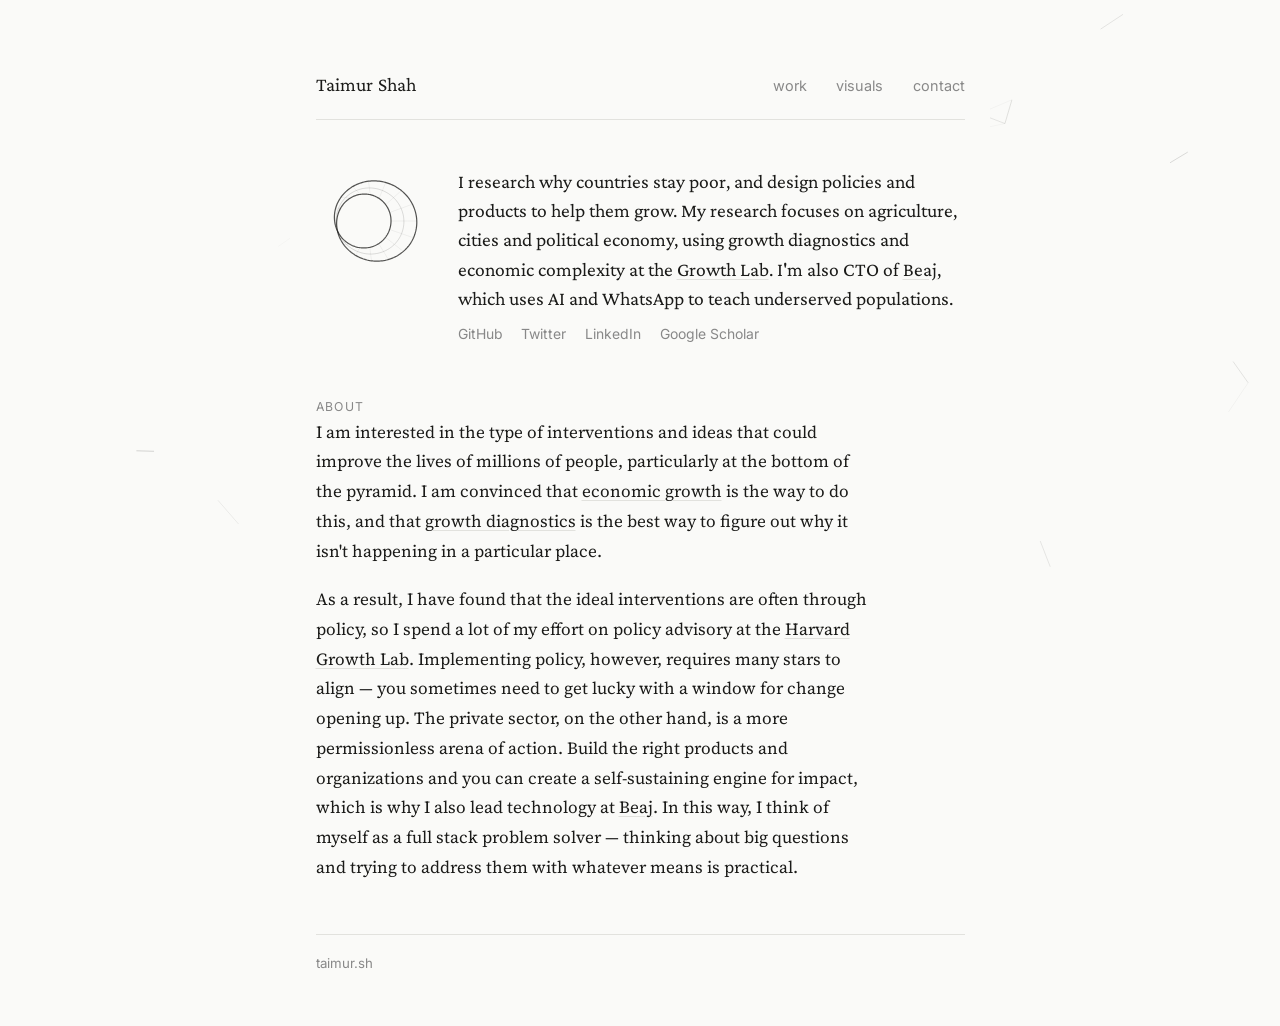
==== commit 81321f99: "Add Bolivia work, project modals in the graph, and card thumbnails Work page: - Add the two Bolivia'" ====
--- a/index.html
+++ b/index.html
@@ -5,6 +5,28 @@
   <meta name="viewport" content="width=device-width, initial-scale=1.0">
   <meta name="description" content="I research why countries stay poor, and design policies and products to help them grow.">
   <title>Taimur Shah</title>
+  <link rel="canonical" href="https://taimur.sh/">
+  <script type="application/ld+json">
+  {
+    "@context": "https://schema.org",
+    "@type": "Person",
+    "name": "Taimur Shah",
+    "url": "https://taimur.sh/",
+    "jobTitle": "Researcher",
+    "description": "I research why countries stay poor, and design policies and products to help them grow.",
+    "knowsAbout": ["Economic growth", "Growth diagnostics", "Economic complexity", "Agriculture", "Urban economics", "Political economy", "Artificial intelligence"],
+    "affiliation": [
+      { "@type": "Organization", "name": "Harvard Growth Lab", "url": "https://growthlab.hks.harvard.edu/" },
+      { "@type": "Organization", "name": "Beaj", "url": "https://www.beaj.org/" }
+    ],
+    "sameAs": [
+      "https://github.com/taimur38",
+      "https://twitter.com/taimur38",
+      "https://www.linkedin.com/in/taimur38",
+      "https://scholar.google.com/citations?user=x_YnjrUAAAAJ"
+    ]
+  }
+  </script>
   <link rel="preconnect" href="https://fonts.googleapis.com">
   <link rel="preconnect" href="https://fonts.gstatic.com" crossorigin>
   <link rel="stylesheet" href="https://fonts.googleapis.com/css2?family=Crimson+Pro:ital,wght@0,400;0,600;1,400&family=Source+Serif+4:ital,wght@0,300;0,400;1,400&family=Inter:wght@400;500&display=swap">
@@ -123,7 +145,7 @@
   <header>
     <a href="/" class="site-name" style="text-decoration:none">Taimur Shah</a>
     <nav>
-      <a href="/resume">work</a>
+      <a href="/work">work</a>
       <a href="/visuals">visuals</a>
       <a href="#" onclick="this.href='mailto:'+['taimur_shah','hks.harvard.edu'].join('@')">contact</a>
     </nav>
@@ -135,7 +157,7 @@
       <canvas id="mobius" class="mobius-canvas"></canvas>
     </div>
     <div class="intro-body">
-        <p class="tagline">I research why countries stay poor, and design policies and products to help them grow. My research focuses on agriculture, cities and political economy, using growth diagnostics and economic complexity at the <a href="https://growthlab.hks.harvard.edu/">Growth Lab</a>. I'm also CTO of <a href="https://www.beaj.org/">Beaj</a>, which uses WhatsApp to teach underserved populations.</p>
+        <p class="tagline">I research why countries stay poor, and design policies and products to help them grow. My research focuses on agriculture, cities and political economy, using growth diagnostics and economic complexity at the <a href="https://growthlab.hks.harvard.edu/">Growth Lab</a>. I'm also CTO of <a href="https://www.beaj.org/">Beaj</a>, which uses AI and WhatsApp to teach underserved populations.</p>
       <div class="ext-links">
         <a href="https://github.com/taimur38">GitHub</a>
         <a href="https://twitter.com/taimur38">Twitter</a>
